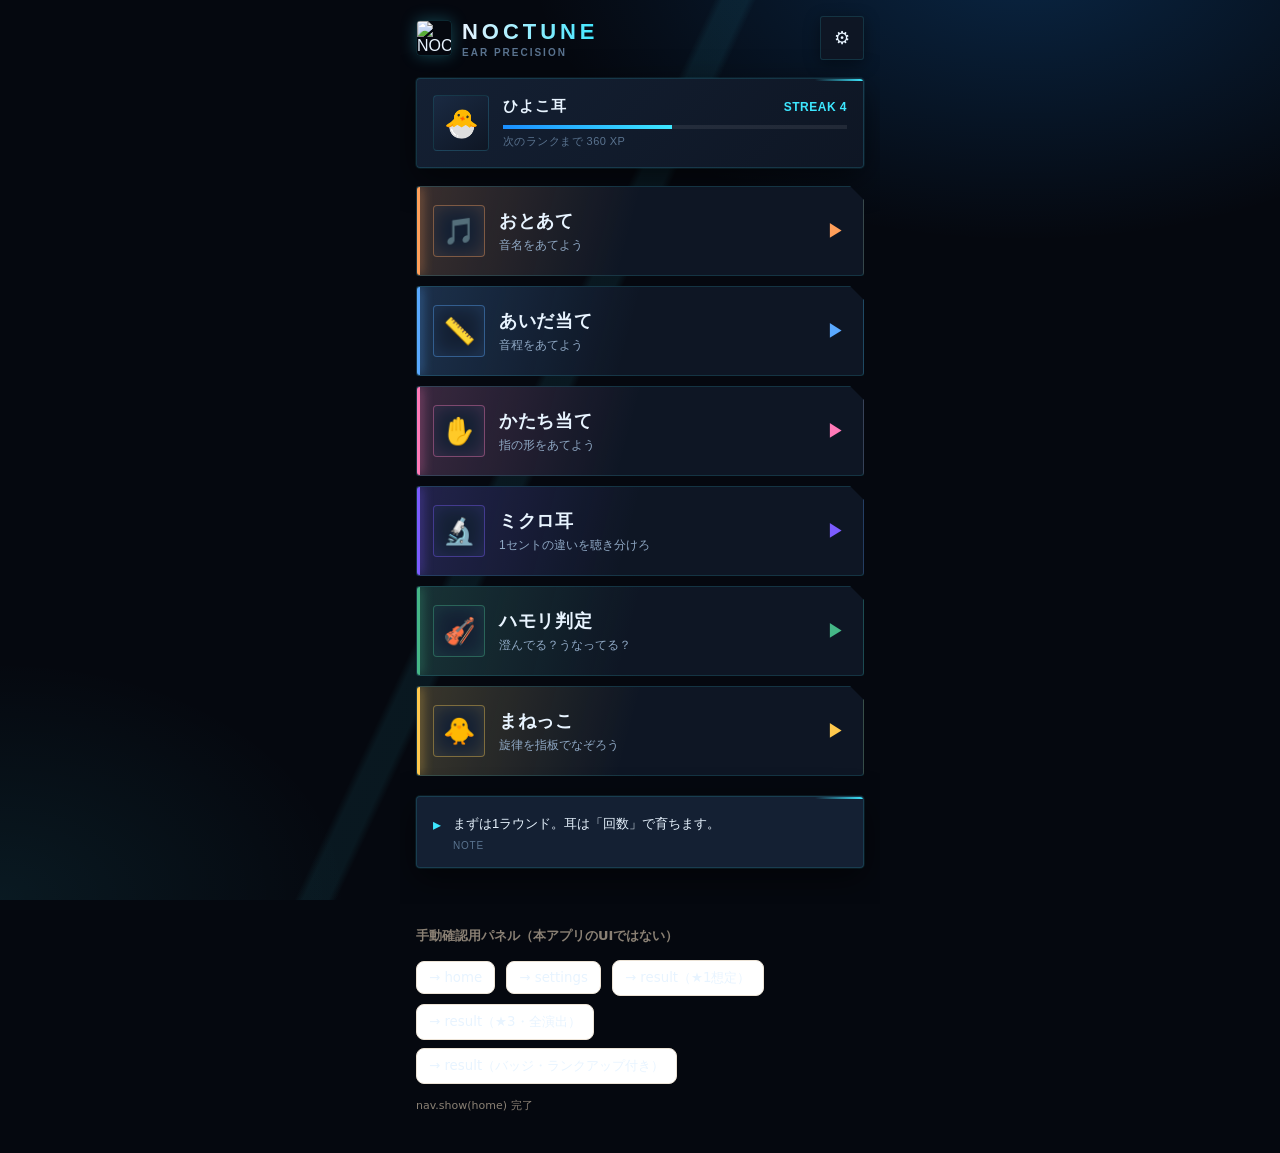
==== test/manual-ui.html @ 703f7c91 "feat: NOCTUNE — adult ear-training fork of みみクエスト Separate app with cyan/blue-black UI, title/icon i" ====
<!doctype html>
<html lang="ja">
<head>
<meta charset="utf-8">
<meta name="viewport" content="width=device-width, initial-scale=1, viewport-fit=cover, user-scalable=no">
<title>UIフレーム 手動確認（I-05）</title>
<link rel="stylesheet" href="../css/style.css">
<style>
  /* デバッグパネルのみ最小限のスタイル（app本体のデザインはstyle.css任せ） */
  #debug-panel { max-width: 480px; margin: 0 auto; padding: 12px 16px 40px; font-family: system-ui, sans-serif; }
  #debug-panel h2 { font-size: 13px; color: #8a8074; }
  #debug-panel button { display: inline-block; margin: 4px 6px 4px 0; padding: 8px 12px; border-radius: 8px; border: 1px solid #ece3d6; background: #fff; }
  #log { font-size: 11px; white-space: pre-wrap; color: #8a8074; margin-top: 10px; }
</style>
</head>
<body>
<div id="app"></div>

<div id="debug-panel">
  <h2>手動確認用パネル（本アプリのUIではない）</h2>
  <button data-go="home">→ home</button>
  <button data-go="settings">→ settings</button>
  <button data-go="result-1">→ result（★1想定）</button>
  <button data-go="result-3">→ result（★3・全演出）</button>
  <button data-go="result-badge">→ result（バッジ・ランクアップ付き）</button>
  <div id="log"></div>
</div>

<script type="module">
import { nav } from '../js/ui/screens.js';

const log = (m) => { document.getElementById('log').textContent += m + '\n'; };

// --- モックstate（js/state.js の loadState() 相当の形） ---
const mockState = {
  version: 1,
  settings: { a4: 442, noteStyle: 'doremi', volume: 0.8 },
  xp: 640,
  modes: {
    'oto-ate': { unlockedLevel: 3, stars: { 1: 3, 2: 2 } },
    'aida-ate': { unlockedLevel: 2, stars: { 1: 1 } },
    'kata-ate': { unlockedLevel: 1, stars: {} },
    'micro-ear': { unlockedLevel: 1, stars: {} },
    'hamori': { unlockedLevel: 1, stars: {} },
    'manekko': { unlockedLevel: 1, stars: {} },
  },
  streak: { last: null, count: 4 },
  badges: [],
  tipCursor: 0,
};

// --- ダミーmodes配列（本物は js/modes/*.js + registry.js、I-05では未依存） ---
const dummyCreateRound = () => ({
  total: 5,
  next: () => null,
  summary: () => ({ accuracy: 1, passed: true }),
});

const modes = [
  { id: 'oto-ate', title: 'おとあて', subtitle: '音名をあてよう', icon: '🎵', color: '#ff9f5a', levels: 10, levelLabel: (lv) => `レベル ${lv}`, needsFingerboard: false, createRound: dummyCreateRound },
  { id: 'aida-ate', title: 'あいだ当て', subtitle: '音程をあてよう', icon: '📏', color: '#5aa9ff', levels: 10, levelLabel: (lv) => `レベル ${lv}`, needsFingerboard: false, createRound: dummyCreateRound },
  { id: 'kata-ate', title: 'かたち当て', subtitle: '指の形をあてよう', icon: '✋', color: '#ff7ab8', levels: 10, levelLabel: (lv) => `レベル ${lv}`, needsFingerboard: true, createRound: dummyCreateRound },
  { id: 'micro-ear', title: 'ミクロ耳', subtitle: '1セントの違いを聴き分けろ', icon: '🔬', color: '#7c5cff', levels: 10, levelLabel: (lv) => `ねらい: ${60 - lv * 4}セント`, needsFingerboard: false, createRound: dummyCreateRound },
  { id: 'hamori', title: 'ハモリ判定', subtitle: '澄んでる？うなってる？', icon: '🎻', color: '#45b787', levels: 10, levelLabel: (lv) => `レベル ${lv}`, needsFingerboard: false, createRound: dummyCreateRound },
  { id: 'manekko', title: 'まねっこ', subtitle: '旋律を指板でなぞろう', icon: '🐥', color: '#ffc94d', levels: 10, levelLabel: (lv) => `レベル ${lv}`, needsFingerboard: true, createRound: dummyCreateRound },
];

// --- ダミーsynth（audio.jsは所有外なので最小限のダミーで代替） ---
const dummySynth = { stopAll: () => log('synth.stopAll() 呼び出し') };

// --- computeRank/tips もダミー注入（engine.js/state.js/data/tips.js は所有外） ---
function computeRank(xp) {
  const ranks = [
    { name: '音感のたまご', icon: '🥚', at: 0 },
    { name: 'ひよこ耳', icon: '🐣', at: 300 },
    { name: 'まる耳', icon: '👂', at: 1000 },
    { name: 'さえずり耳', icon: '🐦', at: 2500 },
  ];
  let idx = 0;
  for (let i = 0; i < ranks.length; i++) if (xp >= ranks[i].at) idx = i;
  const next = ranks[idx + 1];
  return { name: ranks[idx].name, icon: ranks[idx].icon, level: idx + 1, prevAt: ranks[idx].at, nextAt: next ? next.at : null };
}

const tips = [
  'まずは1ラウンド。耳は「回数」で育ちます。',
  '正解した音を、あとで実際にバイオリンで鳴らしてみましょう。',
];

nav.init({
  state: mockState,
  synth: dummySynth,
  modes,
  onRoundFinish: (result) => log('onRoundFinish: ' + JSON.stringify(result)),
  onSettingsChange: (patch) => log('onSettingsChange: ' + JSON.stringify(patch)),
  computeRank,
  tips,
});

nav.show('home');
log('nav.show(home) 完了');

document.getElementById('debug-panel').addEventListener('click', (e) => {
  const go = e.target?.dataset?.go;
  if (!go) return;
  if (go === 'home') nav.show('home');
  else if (go === 'settings') nav.show('settings');
  else if (go === 'result-1') {
    nav.show('result', {
      modeId: 'oto-ate', level: 3, accuracy: 0.62, score: 340,
      starsEarned: 1, xpGained: 120,
      rankAfter: computeRank(mockState.xp + 120),
      newBadges: [], summary: { detail: 'あと一歩！もう一度聴いてみましょう。' },
    });
  } else if (go === 'result-3') {
    nav.show('result', {
      modeId: 'micro-ear', level: 5, accuracy: 1.0, score: 980,
      starsEarned: 3, xpGained: 300,
      rankAfter: computeRank(mockState.xp + 300),
      newBadges: [], summary: { detail: '全問正解！ねらいのセント差に到達しました。' },
    });
  } else if (go === 'result-badge') {
    nav.show('result', {
      modeId: 'hamori', level: 2, accuracy: 0.9, score: 500,
      starsEarned: 2, xpGained: 400,
      rankAfter: computeRank(mockState.xp + 400),
      newBadges: [{ id: 'streak7', name: '一週間の耳', icon: '🔥' }, { id: 'chosen-hamori2', name: '調弦の耳', icon: '🎻' }],
      summary: { detail: 'いい響きでした。' },
    });
  }
  log('nav.show(' + go + ')');
});

window.addEventListener('error', (e) => log('ERROR: ' + e.message));
</script>
</body>
</html>
---- css/style.css ----
/* NOCTUNE — cyan / blue-black adult UI（みみクエストとは別アプリ）
   fx.js 参照クラス: fx-pop / fx-shake / confetti-piece / burst-star は維持 */

:root {
  --bg: #05080f;
  --bg-2: #0a101c;
  --surface: #0e1624;
  --surface-2: #142033;
  --surface-3: #1a2a42;
  --card-border: rgba(61, 231, 255, 0.14);
  --ink: #e8f4ff;
  --ink-soft: #8fa8c4;
  --ink-dim: #5a738f;
  --accent: #3de7ff;
  --accent-2: #7af0ff;
  --accent-deep: #1a8fff;
  --gold: #d7ecff;
  --danger: #ff5a8a;
  --danger-bg: rgba(255, 90, 138, 0.12);
  --success: #5ef0d0;
  --success-bg: rgba(94, 240, 208, 0.12);
  --mode-color: var(--accent);
  --radius-lg: 4px;
  --radius: 3px;
  --radius-sm: 2px;
  --shadow: 0 12px 40px rgba(0, 0, 0, 0.55);
  --shadow-sm: 0 4px 16px rgba(0, 0, 0, 0.4);
  --glow: 0 0 0 1px rgba(61, 231, 255, 0.08), 0 10px 32px rgba(0, 0, 0, 0.55);
  --font: "IBM Plex Sans JP", "Hiragino Sans", "Yu Gothic", sans-serif;
  --font-display: "Syne", "IBM Plex Sans JP", sans-serif;
  --safe-t: env(safe-area-inset-top, 0px);
  --safe-b: env(safe-area-inset-bottom, 0px);
  --safe-l: env(safe-area-inset-left, 0px);
  --safe-r: env(safe-area-inset-right, 0px);
  --slash: linear-gradient(115deg, transparent 42%, rgba(61, 231, 255, 0.07) 42.5%, rgba(61, 231, 255, 0.07) 44%, transparent 44.5%);
}

* { box-sizing: border-box; }
html, body {
  margin: 0; padding: 0; background: var(--bg); color: var(--ink);
  font-family: var(--font); -webkit-tap-highlight-color: transparent;
}
body {
  min-height: 100dvh;
  background:
    var(--slash),
    radial-gradient(900px 520px at 80% -5%, rgba(26, 143, 255, 0.22), transparent 55%),
    radial-gradient(700px 480px at 0% 100%, rgba(61, 231, 255, 0.08), transparent 50%),
    var(--bg);
  background-attachment: fixed;
}
#app { max-width: 480px; margin: 0 auto; min-height: 100dvh; position: relative; overflow-x: hidden; }
button { font-family: inherit; color: inherit; }

.screen {
  padding: calc(16px + var(--safe-t)) calc(16px + var(--safe-r)) calc(28px + var(--safe-b)) calc(16px + var(--safe-l));
  animation: screen-in 0.28s cubic-bezier(0.2, 0.8, 0.2, 1) both;
  user-select: none;
  -webkit-user-select: none;
}
@keyframes screen-in {
  from { opacity: 0; transform: translateY(10px) skewY(0.4deg); }
  to { opacity: 1; transform: none; }
}

.top-row { display: flex; align-items: center; justify-content: space-between; gap: 10px; margin-bottom: 18px; }
.icon-btn {
  width: 44px; height: 44px; min-width: 44px; border-radius: 3px; border: 1px solid var(--card-border);
  background: var(--surface); color: var(--ink); box-shadow: var(--shadow-sm); font-size: 18px;
  display: flex; align-items: center; justify-content: center; cursor: pointer;
}
.icon-btn:active { transform: scale(0.94); }
.screen-title {
  font-family: var(--font-display); font-size: 15px; font-weight: 700;
  letter-spacing: 0.14em; text-transform: uppercase;
}
.brand { display: flex; align-items: center; gap: 10px; }
.brand-icon {
  width: 36px; height: 36px; border-radius: 4px; object-fit: cover;
  border: 1px solid var(--card-border); box-shadow: 0 0 16px rgba(61, 231, 255, 0.25);
}
.brand-icon-fallback { font-size: 22px; }
.brand-name {
  font-family: var(--font-display); font-size: 22px; font-weight: 800;
  letter-spacing: 0.18em; text-transform: uppercase;
  background: linear-gradient(90deg, var(--ink), var(--accent));
  -webkit-background-clip: text; background-clip: text; color: transparent;
}
.brand-tag {
  display: block; font-size: 10px; letter-spacing: 0.2em; color: var(--ink-dim);
  margin-top: 2px; text-transform: uppercase; font-weight: 600;
}

.card {
  background: var(--surface); border: 1px solid var(--card-border);
  border-radius: var(--radius-lg); box-shadow: var(--glow); padding: 16px;
  position: relative; overflow: hidden;
}
.card::after {
  content: ''; position: absolute; top: 0; right: 0; width: 48px; height: 2px;
  background: linear-gradient(90deg, transparent, var(--accent));
}

.rank-card {
  display: flex; align-items: center; gap: 14px; margin-bottom: 18px;
  background: linear-gradient(135deg, var(--surface-2), var(--surface));
}
.rank-icon {
  font-size: 28px; width: 56px; height: 56px; border-radius: 4px;
  background: linear-gradient(145deg, var(--surface-3), var(--surface));
  border: 1px solid var(--card-border);
  display: flex; align-items: center; justify-content: center; flex-shrink: 0;
}
.rank-body { flex: 1; min-width: 0; }
.rank-name-row { display: flex; align-items: baseline; justify-content: space-between; gap: 8px; }
.rank-name { font-family: var(--font-display); font-weight: 700; font-size: 15px; letter-spacing: 0.06em; }
.streak-badge { font-size: 12px; color: var(--accent); white-space: nowrap; font-weight: 700; letter-spacing: 0.04em; }
.xp-bar { margin-top: 9px; height: 4px; border-radius: 0; background: rgba(255, 255, 255, 0.08); overflow: hidden; }
.xp-bar-fill { height: 100%; border-radius: 0; background: linear-gradient(90deg, var(--accent-deep), var(--accent)); transition: width 0.6s ease; }
.xp-caption { margin-top: 5px; font-size: 11px; color: var(--ink-dim); letter-spacing: 0.04em; }

.game-list { display: flex; flex-direction: column; gap: 10px; margin-bottom: 20px; }
.game-card {
  display: flex; align-items: center; gap: 14px; width: 100%; text-align: left;
  position: relative; overflow: hidden;
  border: 1px solid var(--card-border);
  background:
    linear-gradient(105deg, color-mix(in srgb, var(--mode-color) 18%, transparent), transparent 48%),
    var(--surface);
  border-radius: var(--radius-lg); box-shadow: var(--glow);
  padding: 18px 16px; cursor: pointer; min-height: 88px;
  clip-path: polygon(0 0, calc(100% - 14px) 0, 100% 14px, 100% 100%, 0 100%);
}
.game-card::before {
  content: ''; position: absolute; left: 0; top: 0; bottom: 0; width: 3px;
  background: var(--mode-color); box-shadow: 0 0 12px var(--mode-color);
}
.game-card:active { transform: scale(0.985); }
.game-icon {
  font-size: 26px; width: 52px; height: 52px; border-radius: 4px; flex-shrink: 0;
  display: flex; align-items: center; justify-content: center;
  background: var(--surface-2);
  border: 1px solid color-mix(in srgb, var(--mode-color) 45%, transparent);
  box-shadow: inset 0 0 20px color-mix(in srgb, var(--mode-color) 18%, transparent);
}
.game-body { flex: 1; min-width: 0; }
.game-title { font-family: var(--font-display); font-weight: 700; font-size: 18px; letter-spacing: 0.04em; }
.game-subtitle { font-size: 12px; color: var(--ink-soft); margin-top: 4px; overflow: hidden; text-overflow: ellipsis; white-space: nowrap; }
.game-best { flex-shrink: 0; text-align: right; min-width: 48px; }
.game-best-label { font-size: 9px; color: var(--ink-dim); letter-spacing: 0.14em; text-transform: uppercase; }
.game-best-value { font-size: 16px; font-weight: 800; color: var(--accent); margin-top: 2px; font-variant-numeric: tabular-nums; }
.game-best-play { font-size: 18px; color: var(--mode-color); letter-spacing: 0.1em; }

.tip-card { display: flex; align-items: flex-start; gap: 12px; margin-bottom: 8px; background: var(--surface-2); }
.tip-icon { font-size: 16px; color: var(--accent); margin-top: 2px; }
.tip-body { flex: 1; min-width: 0; }
.tip-text { font-size: 13px; line-height: 1.65; color: var(--ink); }
.tip-source { font-size: 10px; color: var(--ink-dim); margin-top: 6px; letter-spacing: 0.08em; text-transform: uppercase; }

.btn {
  min-height: 52px; border-radius: var(--radius); border: none; font-size: 15px; font-weight: 700;
  padding: 0 18px; cursor: pointer; display: inline-flex; align-items: center; justify-content: center;
  gap: 8px; width: 100%; letter-spacing: 0.08em; font-family: var(--font-display);
}
.btn:active { transform: scale(0.97); }
.btn:disabled { opacity: 0.45; cursor: default; transform: none; }
.btn-primary {
  color: #041018;
  background: linear-gradient(135deg, var(--accent-2), var(--accent-deep));
  box-shadow: 0 8px 24px rgba(61, 231, 255, 0.28);
  clip-path: polygon(0 0, calc(100% - 10px) 0, 100% 10px, 100% 100%, 10px 100%, 0 calc(100% - 10px));
}
.btn-ghost { background: var(--surface-2); color: var(--ink); border: 1px solid var(--card-border); }
.btn-danger { background: var(--danger-bg); color: var(--danger); }
.btn-row { display: flex; gap: 10px; }

.setup-banner {
  display: flex; align-items: center; gap: 14px; margin-bottom: 18px;
  border-radius: var(--radius-lg); padding: 18px;
  border: 1px solid var(--card-border);
  background:
    linear-gradient(115deg, color-mix(in srgb, var(--mode-color) 22%, transparent), transparent 55%),
    var(--surface);
  box-shadow: var(--glow);
}
.setup-icon {
  font-size: 30px; width: 60px; height: 60px; border-radius: 4px; flex-shrink: 0;
  display: flex; align-items: center; justify-content: center;
  background: var(--surface-2);
  border: 1px solid color-mix(in srgb, var(--mode-color) 40%, transparent);
}
.setup-sub { font-size: 13px; color: var(--ink-soft); font-weight: 600; letter-spacing: 0.04em; }
.setup-hint { font-size: 11.5px; color: var(--ink-dim); line-height: 1.55; margin: -6px 0 18px; }
.setup-blocks { margin-bottom: 24px; }
.setup-start { position: sticky; bottom: calc(12px + var(--safe-b)); }

.play-header { display: flex; align-items: center; gap: 12px; margin-bottom: 16px; }
.play-header-body { flex: 1; min-width: 0; }
.play-mode-title { font-family: var(--font-display); font-weight: 700; font-size: 15px; letter-spacing: 0.06em; }
.play-config-label { font-size: 11px; color: var(--ink-soft); margin-top: 3px; overflow: hidden; text-overflow: ellipsis; white-space: nowrap; letter-spacing: 0.04em; }

.hud { display: flex; align-items: center; gap: 10px; margin-bottom: 18px; }
.hud-progress-track { flex: 1; height: 3px; border-radius: 0; background: rgba(255, 255, 255, 0.08); overflow: hidden; }
.hud-progress-fill { height: 100%; background: linear-gradient(90deg, var(--mode-color), var(--accent-2)); border-radius: 0; transition: width 0.3s ease; }
.hud-score { font-size: 12px; font-weight: 800; white-space: nowrap; letter-spacing: 0.06em; }
.hud-combo { font-size: 11px; color: var(--accent); font-weight: 800; white-space: nowrap; letter-spacing: 0.08em; }
#round-root { min-height: 42vh; }
.round-placeholder { display: flex; align-items: center; justify-content: center; min-height: 42vh; color: var(--ink-dim); font-size: 12px; text-align: center; padding: 24px; letter-spacing: 0.1em; }

.answer-grid { display: grid; grid-template-columns: repeat(2, 1fr); gap: 10px; }
.answer-grid.cols3 { grid-template-columns: repeat(3, 1fr); gap: 8px; }
.answer-btn {
  min-height: 56px; border-radius: var(--radius); border: 1px solid var(--card-border);
  background: var(--surface-2); color: var(--ink); font-size: 16px; font-weight: 700; cursor: pointer;
  box-shadow: var(--shadow-sm); letter-spacing: 0.04em;
}
.answer-grid.cols3 .answer-btn { min-height: 52px; font-size: 15px; }
.answer-btn:active { transform: scale(0.96); }
.answer-btn:disabled { cursor: default; }
.answer-btn.is-correct { background: var(--success-bg); border-color: var(--success); color: var(--success); }
.answer-btn.is-wrong { background: var(--danger-bg); border-color: var(--danger); color: var(--danger); }
.answer-btn.is-disabled { opacity: 0.5; }

.result-hero {
  text-align: center; padding: 14px 0 22px; position: relative; overflow: hidden;
  background: linear-gradient(160deg, color-mix(in srgb, var(--mode-color) 18%, transparent), transparent 60%), var(--surface);
}
.result-burst-zone { position: relative; height: 72px; display: flex; align-items: center; justify-content: center; }
.best-badge {
  display: inline-block; margin-bottom: 8px; padding: 6px 16px; border-radius: 2px;
  font-size: 12px; font-weight: 800; color: #041018; letter-spacing: 0.12em;
  background: linear-gradient(135deg, var(--accent-2), var(--accent));
  box-shadow: 0 6px 18px rgba(61, 231, 255, 0.35);
  animation: fx-pop 0.5s ease;
}
.record-value { font-family: var(--font-display); font-size: 42px; font-weight: 800; line-height: 1.1; color: var(--ink); }
.record-label { font-size: 11px; color: var(--ink-dim); letter-spacing: 0.16em; margin-top: 2px; text-transform: uppercase; }
.result-title { margin-top: 12px; font-weight: 700; font-size: 16px; letter-spacing: 0.06em; }
.result-stats { display: flex; gap: 10px; margin: 16px 0; }
.stat-box { flex: 1; text-align: center; padding: 14px 8px; background: var(--surface-2); }
.stat-value { font-family: var(--font-display); font-size: 22px; font-weight: 800; }
.stat-label { font-size: 10px; color: var(--ink-soft); margin-top: 3px; letter-spacing: 0.12em; text-transform: uppercase; }
.detail-card { margin: 14px 0; font-size: 13px; color: var(--ink-soft); background: var(--surface-2); }
.badge-row { display: flex; flex-wrap: wrap; gap: 8px; margin: 14px 0; }
.badge-pill { display: flex; align-items: center; gap: 6px; background: var(--surface-3); border-radius: 2px; padding: 8px 14px; font-size: 12px; font-weight: 700; border: 1px solid var(--card-border); }
.result-actions { display: flex; flex-direction: column; gap: 10px; margin-top: 8px; }

.settings-block { margin-bottom: 22px; }
.settings-label { font-size: 11px; font-weight: 700; margin-bottom: 10px; color: var(--ink-soft); letter-spacing: 0.14em; text-transform: uppercase; }
.chip-row { display: flex; gap: 8px; }
.chip-row.wrap { flex-wrap: wrap; }
.chip {
  flex: 1; min-width: 88px; min-height: 48px; padding: 0 14px; border-radius: var(--radius-sm);
  border: 1px solid var(--card-border); background: var(--surface-2); color: var(--ink);
  font-weight: 700; font-size: 13px; cursor: pointer; letter-spacing: 0.02em;
}
.chip:active { transform: scale(0.97); }
.chip.active {
  color: #041018; border-color: transparent;
  background: linear-gradient(135deg, var(--accent-2), var(--accent-deep));
  box-shadow: 0 6px 18px rgba(61, 231, 255, 0.28);
}
.identity-grid { display: grid; grid-template-columns: repeat(3, 1fr); gap: 10px; }
.identity-option {
  border: 1px solid var(--card-border); background: var(--surface-2); border-radius: 4px;
  padding: 10px 8px; cursor: pointer; text-align: center;
}
.identity-option.active { border-color: var(--accent); box-shadow: 0 0 0 1px var(--accent), 0 0 18px rgba(61, 231, 255, 0.25); }
.identity-option img { width: 56px; height: 56px; border-radius: 6px; object-fit: cover; display: block; margin: 0 auto 8px; }
.identity-option .id-label { font-size: 10px; letter-spacing: 0.08em; color: var(--ink-soft); font-weight: 700; }
input[type="range"] { width: 100%; height: 44px; accent-color: var(--accent); }
.about-text { font-size: 12px; line-height: 1.8; color: var(--ink-soft); }

.runner { display: flex; flex-direction: column; }
.runner-stage { display: flex; flex-direction: column; align-items: stretch; gap: 16px; }
.runner-prompt { font-size: 16px; font-weight: 700; text-align: center; min-height: 24px; margin-top: 4px; letter-spacing: 0.04em; }
.runner-play {
  align-self: center; width: 108px; height: 108px; border-radius: 50%; border: 1px solid rgba(61, 231, 255, 0.35);
  color: #041018; font-size: 14px; font-weight: 800; cursor: pointer; letter-spacing: 0.12em;
  font-family: var(--font-display); text-transform: uppercase;
  background: radial-gradient(circle at 35% 30%, var(--accent-2), var(--accent-deep));
  box-shadow: 0 10px 32px rgba(61, 231, 255, 0.35), inset 0 0 24px rgba(255, 255, 255, 0.15);
}
.runner-play:active { transform: scale(0.95); }
.runner-play:disabled { opacity: 0.7; }
.runner-play.is-playing { animation: runner-pulse 1s ease-in-out infinite; }
@keyframes runner-pulse { 0%, 100% { transform: scale(1); } 50% { transform: scale(1.05); } }
.runner-timer { height: 3px; border-radius: 0; background: rgba(255, 255, 255, 0.08); overflow: hidden; position: relative; }
.runner-timer::before {
  content: ''; position: absolute; inset: 0; transform-origin: left center;
  transform: scaleX(var(--t, 1)); background: var(--accent); border-radius: 0;
}
.runner-answer { min-height: 60px; }
.runner-replay {
  align-self: center; border: 1px solid var(--card-border); background: var(--surface-2); color: var(--ink);
  border-radius: 2px; padding: 12px 20px; font-size: 12px; font-weight: 700;
  cursor: pointer; box-shadow: var(--shadow-sm); min-height: 44px; letter-spacing: 0.1em;
}
.runner-replay:disabled { opacity: 0.5; }
.runner-feedback { text-align: center; font-size: 14px; font-weight: 700; min-height: 44px; letter-spacing: 0.06em; }
.runner-feedback.is-correct { color: var(--success); }
.runner-feedback.is-wrong { color: var(--danger); }
.runner-fb { margin-top: 4px; }

.fx-pop { animation: fx-pop 0.35s ease; }
@keyframes fx-pop {
  0% { transform: scale(1); }
  40% { transform: scale(1.12); }
  100% { transform: scale(1); }
}
.fx-shake { animation: fx-shake 0.4s ease; }
@keyframes fx-shake {
  0%, 100% { transform: translateX(0); }
  20% { transform: translateX(-6px); }
  40% { transform: translateX(5px); }
  60% { transform: translateX(-4px); }
  80% { transform: translateX(3px); }
}
.confetti-piece {
  position: absolute; top: -10px; width: 6px; height: 10px; border-radius: 0; pointer-events: none;
  animation-name: confetti-fall; animation-timing-function: ease-in; animation-fill-mode: forwards;
}
@keyframes confetti-fall {
  0% { transform: translateY(0) rotate(0deg); opacity: 1; }
  100% { transform: translateY(180px) rotate(340deg); opacity: 0; }
}
.burst-star {
  position: absolute; font-size: 18px; left: 50%; top: 50%; pointer-events: none; color: var(--accent);
  animation-name: burst-out; animation-timing-function: cubic-bezier(0.2, 0.7, 0.3, 1); animation-fill-mode: forwards;
}
@keyframes burst-out {
  0% { transform: translate(-50%, -50%) scale(0.3); opacity: 0; }
  30% { opacity: 1; }
  100% { transform: translate(calc(-50% + var(--bx, 0px)), calc(-50% + var(--by, 0px))) scale(1); opacity: 0; }
}
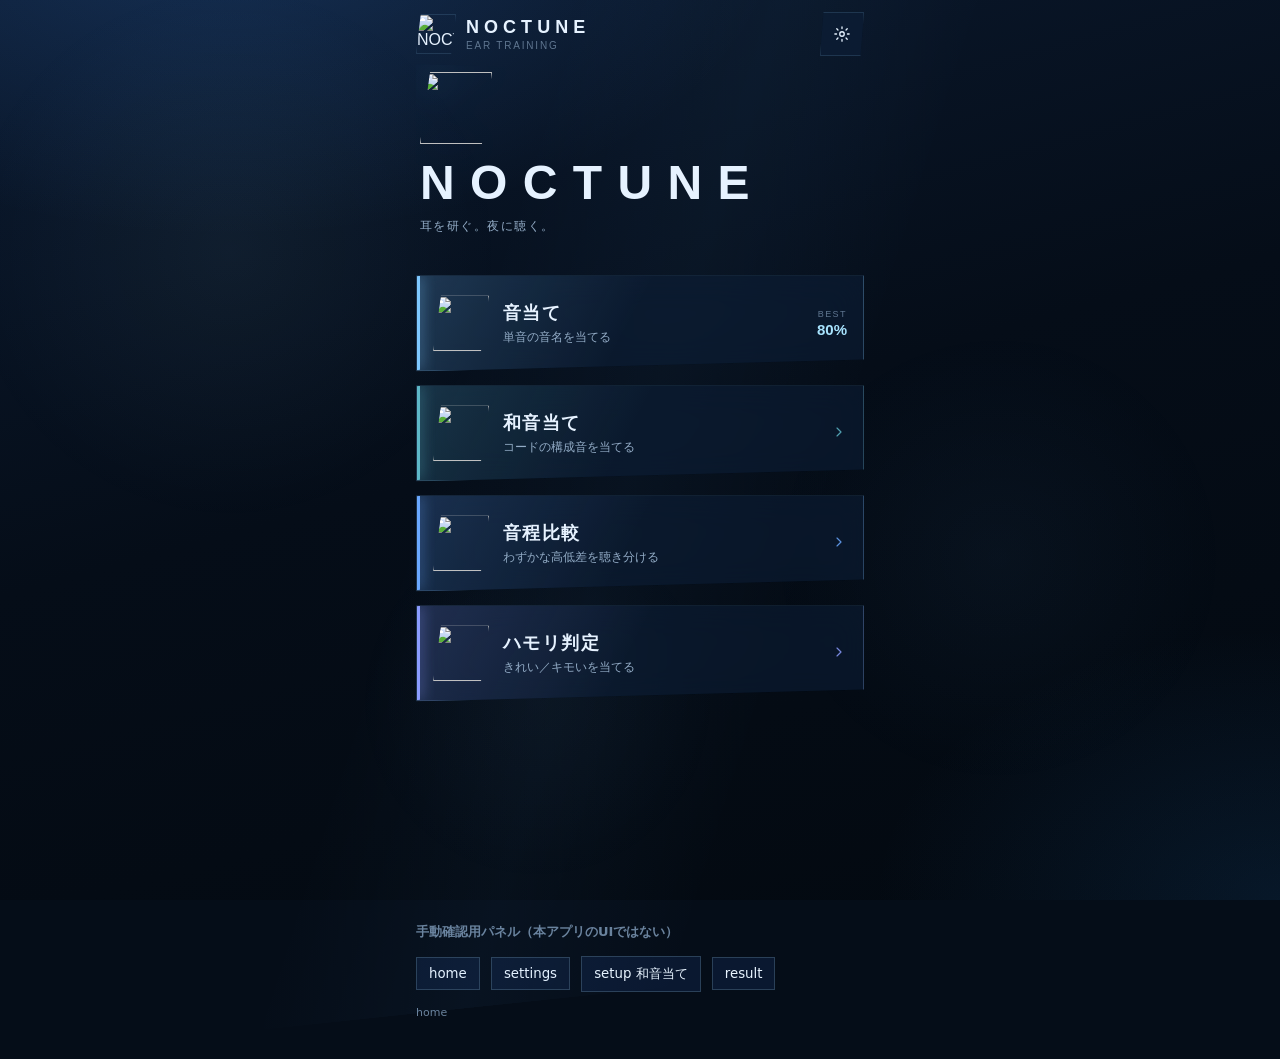
==== commit 4f5c4f3b: "fix: Sol findings — fork favicon, emoji-free manual UI, staircase assert Point favicon/apple-touch a" ====
--- a/test/manual-ui.html
+++ b/test/manual-ui.html
@@ -3,135 +3,83 @@
 <head>
 <meta charset="utf-8">
 <meta name="viewport" content="width=device-width, initial-scale=1, viewport-fit=cover, user-scalable=no">
-<title>UIフレーム 手動確認（I-05）</title>
+<title>NOCTUNE UI manual</title>
 <link rel="stylesheet" href="../css/style.css">
 <style>
-  /* デバッグパネルのみ最小限のスタイル（app本体のデザインはstyle.css任せ） */
   #debug-panel { max-width: 480px; margin: 0 auto; padding: 12px 16px 40px; font-family: system-ui, sans-serif; }
-  #debug-panel h2 { font-size: 13px; color: #8a8074; }
-  #debug-panel button { display: inline-block; margin: 4px 6px 4px 0; padding: 8px 12px; border-radius: 8px; border: 1px solid #ece3d6; background: #fff; }
-  #log { font-size: 11px; white-space: pre-wrap; color: #8a8074; margin-top: 10px; }
+  #debug-panel h2 { font-size: 13px; color: #6a829c; }
+  #debug-panel button { display: inline-block; margin: 4px 6px 4px 0; padding: 8px 12px; border: 1px solid #2a4058; background: #0a1830; color: #e8f4ff; }
+  #log { font-size: 11px; white-space: pre-wrap; color: #6a829c; margin-top: 10px; }
 </style>
 </head>
 <body>
 <div id="app"></div>
-
 <div id="debug-panel">
   <h2>手動確認用パネル（本アプリのUIではない）</h2>
-  <button data-go="home">→ home</button>
-  <button data-go="settings">→ settings</button>
-  <button data-go="result-1">→ result（★1想定）</button>
-  <button data-go="result-3">→ result（★3・全演出）</button>
-  <button data-go="result-badge">→ result（バッジ・ランクアップ付き）</button>
+  <button data-go="home">home</button>
+  <button data-go="settings">settings</button>
+  <button data-go="setup">setup 和音当て</button>
+  <button data-go="result">result</button>
   <div id="log"></div>
 </div>
-
 <script type="module">
 import { nav } from '../js/ui/screens.js';
+import { MODES } from '../js/modes/registry.js';
 
 const log = (m) => { document.getElementById('log').textContent += m + '\n'; };
 
-// --- モックstate（js/state.js の loadState() 相当の形） ---
 const mockState = {
-  version: 1,
+  version: 3,
   settings: { a4: 442, noteStyle: 'doremi', volume: 0.8 },
-  xp: 640,
-  modes: {
-    'oto-ate': { unlockedLevel: 3, stars: { 1: 3, 2: 2 } },
-    'aida-ate': { unlockedLevel: 2, stars: { 1: 1 } },
-    'kata-ate': { unlockedLevel: 1, stars: {} },
-    'micro-ear': { unlockedLevel: 1, stars: {} },
-    'hamori': { unlockedLevel: 1, stars: {} },
-    'manekko': { unlockedLevel: 1, stars: {} },
-  },
-  streak: { last: null, count: 4 },
-  badges: [],
-  tipCursor: 0,
+  records: { 'oto-ate': { 'range=mid': 0.8 } },
+  played: {},
+  lastConfig: {},
 };
-
-// --- ダミーmodes配列（本物は js/modes/*.js + registry.js、I-05では未依存） ---
-const dummyCreateRound = () => ({
-  total: 5,
-  next: () => null,
-  summary: () => ({ accuracy: 1, passed: true }),
-});
-
-const modes = [
-  { id: 'oto-ate', title: 'おとあて', subtitle: '音名をあてよう', icon: '🎵', color: '#ff9f5a', levels: 10, levelLabel: (lv) => `レベル ${lv}`, needsFingerboard: false, createRound: dummyCreateRound },
-  { id: 'aida-ate', title: 'あいだ当て', subtitle: '音程をあてよう', icon: '📏', color: '#5aa9ff', levels: 10, levelLabel: (lv) => `レベル ${lv}`, needsFingerboard: false, createRound: dummyCreateRound },
-  { id: 'kata-ate', title: 'かたち当て', subtitle: '指の形をあてよう', icon: '✋', color: '#ff7ab8', levels: 10, levelLabel: (lv) => `レベル ${lv}`, needsFingerboard: true, createRound: dummyCreateRound },
-  { id: 'micro-ear', title: 'ミクロ耳', subtitle: '1セントの違いを聴き分けろ', icon: '🔬', color: '#7c5cff', levels: 10, levelLabel: (lv) => `ねらい: ${60 - lv * 4}セント`, needsFingerboard: false, createRound: dummyCreateRound },
-  { id: 'hamori', title: 'ハモリ判定', subtitle: '澄んでる？うなってる？', icon: '🎻', color: '#45b787', levels: 10, levelLabel: (lv) => `レベル ${lv}`, needsFingerboard: false, createRound: dummyCreateRound },
-  { id: 'manekko', title: 'まねっこ', subtitle: '旋律を指板でなぞろう', icon: '🐥', color: '#ffc94d', levels: 10, levelLabel: (lv) => `レベル ${lv}`, needsFingerboard: true, createRound: dummyCreateRound },
-];
-
-// --- ダミーsynth（audio.jsは所有外なので最小限のダミーで代替） ---
-const dummySynth = { stopAll: () => log('synth.stopAll() 呼び出し') };
-
-// --- computeRank/tips もダミー注入（engine.js/state.js/data/tips.js は所有外） ---
-function computeRank(xp) {
-  const ranks = [
-    { name: '音感のたまご', icon: '🥚', at: 0 },
-    { name: 'ひよこ耳', icon: '🐣', at: 300 },
-    { name: 'まる耳', icon: '👂', at: 1000 },
-    { name: 'さえずり耳', icon: '🐦', at: 2500 },
-  ];
-  let idx = 0;
-  for (let i = 0; i < ranks.length; i++) if (xp >= ranks[i].at) idx = i;
-  const next = ranks[idx + 1];
-  return { name: ranks[idx].name, icon: ranks[idx].icon, level: idx + 1, prevAt: ranks[idx].at, nextAt: next ? next.at : null };
-}
-
-const tips = [
-  'まずは1ラウンド。耳は「回数」で育ちます。',
-  '正解した音を、あとで実際にバイオリンで鳴らしてみましょう。',
-];
 
 nav.init({
   state: mockState,
-  synth: dummySynth,
-  modes,
-  onRoundFinish: (result) => log('onRoundFinish: ' + JSON.stringify(result)),
-  onSettingsChange: (patch) => log('onSettingsChange: ' + JSON.stringify(patch)),
-  computeRank,
-  tips,
+  synth: { stopAll: () => log('stopAll'), playFx: () => {}, ensureRunning: async () => {} },
+  modes: MODES,
+  onRoundFinish: () => {},
+  onSettingsChange: (patch) => log('settings ' + JSON.stringify(patch)),
 });
 
 nav.show('home');
-log('nav.show(home) 完了');
+log('home');
 
 document.getElementById('debug-panel').addEventListener('click', (e) => {
   const go = e.target?.dataset?.go;
   if (!go) return;
   if (go === 'home') nav.show('home');
   else if (go === 'settings') nav.show('settings');
-  else if (go === 'result-1') {
+  else if (go === 'setup') nav.show('setup', { modeId: 'chord-ate' });
+  else if (go === 'result') {
     nav.show('result', {
-      modeId: 'oto-ate', level: 3, accuracy: 0.62, score: 340,
-      starsEarned: 1, xpGained: 120,
-      rankAfter: computeRank(mockState.xp + 120),
-      newBadges: [], summary: { detail: 'あと一歩！もう一度聴いてみましょう。' },
-    });
-  } else if (go === 'result-3') {
-    nav.show('result', {
-      modeId: 'micro-ear', level: 5, accuracy: 1.0, score: 980,
-      starsEarned: 3, xpGained: 300,
-      rankAfter: computeRank(mockState.xp + 300),
-      newBadges: [], summary: { detail: '全問正解！ねらいのセント差に到達しました。' },
-    });
-  } else if (go === 'result-badge') {
-    nav.show('result', {
-      modeId: 'hamori', level: 2, accuracy: 0.9, score: 500,
-      starsEarned: 2, xpGained: 400,
-      rankAfter: computeRank(mockState.xp + 400),
-      newBadges: [{ id: 'streak7', name: '一週間の耳', icon: '🔥' }, { id: 'chosen-hamori2', name: '調弦の耳', icon: '🎻' }],
-      summary: { detail: 'いい響きでした。' },
+      modeId: 'chord-ate',
+      config: { gen: 'harmonic', size: 3 },
+      accuracy: 0.7,
+      score: 420,
+      summary: { detail: '7/10問正解' },
+      record: { value: 0.7, display: '70%' },
+      newBest: true,
+      log: [
+        {
+          no: 1, correct: true, play: [],
+          expected: { kind: 'pitch-set', labels: ['ド', 'ミ', 'ソ'], pcs: [0, 4, 7] },
+          response: { kind: 'pitch-set', labels: ['ド', 'ミ', 'ソ'], pcs: [0, 4, 7] },
+          detail: { modeId: 'chord-ate', gen: 'harmonic', targetPcs: [0, 4, 7], chord: { roles: [{ pc: 0, role: '根音' }, { pc: 4, role: '第3音' }, { pc: 7, role: '第5音' }] } },
+        },
+        {
+          no: 2, correct: false, play: [],
+          expected: { kind: 'pitch-set', labels: ['レ', 'ファ', 'ラ'], pcs: [2, 5, 9] },
+          response: { kind: 'pitch-set', labels: ['レ', 'ソ', 'ラ'], pcs: [2, 7, 9] },
+          detail: { modeId: 'chord-ate', gen: 'harmonic', targetPcs: [2, 5, 9], chord: { roles: [{ pc: 2, role: '根音' }, { pc: 5, role: '第3音' }, { pc: 9, role: '第5音' }] } },
+        },
+      ],
     });
   }
-  log('nav.show(' + go + ')');
+  log(go);
 });
-
-window.addEventListener('error', (e) => log('ERROR: ' + e.message));
 </script>
 </body>
 </html>
--- a/css/style.css
+++ b/css/style.css
@@ -1,38 +1,38 @@
-/* NOCTUNE — cyan / blue-black adult UI（みみクエストとは別アプリ）
-   fx.js 参照クラス: fx-pop / fx-shake / confetti-piece / burst-star は維持 */
+/* NOCTUNE — 原則翻訳UI
+   青・透明・浮遊・操作性。斜め構図・画面固有レイアウト・発音同期リップル。
+   公式IPトレースなし。絵文字なし。 */
 
 :root {
-  --bg: #05080f;
-  --bg-2: #0a101c;
-  --surface: #0e1624;
-  --surface-2: #142033;
-  --surface-3: #1a2a42;
-  --card-border: rgba(61, 231, 255, 0.14);
-  --ink: #e8f4ff;
-  --ink-soft: #8fa8c4;
-  --ink-dim: #5a738f;
-  --accent: #3de7ff;
-  --accent-2: #7af0ff;
-  --accent-deep: #1a8fff;
-  --gold: #d7ecff;
-  --danger: #ff5a8a;
-  --danger-bg: rgba(255, 90, 138, 0.12);
-  --success: #5ef0d0;
-  --success-bg: rgba(94, 240, 208, 0.12);
+  --bg: #050d18;
+  --bg-2: #0a1628;
+  --surface: rgba(14, 32, 58, 0.55);
+  --surface-2: rgba(18, 40, 72, 0.62);
+  --surface-3: rgba(26, 52, 90, 0.72);
+  --card-border: rgba(150, 210, 255, 0.14);
+  --ink: #e6f2ff;
+  --ink-soft: #93acc6;
+  --ink-dim: #5f7690;
+  --accent: #6ec8ff;
+  --accent-2: #a8e4ff;
+  --accent-deep: #2f8fd4;
+  --danger: #c98a8a;
+  --danger-bg: rgba(201, 138, 138, 0.14);
+  --success: #6fd0b0;
+  --success-bg: rgba(111, 208, 176, 0.14);
   --mode-color: var(--accent);
+  --shear: 4deg;
   --radius-lg: 4px;
   --radius: 3px;
   --radius-sm: 2px;
-  --shadow: 0 12px 40px rgba(0, 0, 0, 0.55);
-  --shadow-sm: 0 4px 16px rgba(0, 0, 0, 0.4);
-  --glow: 0 0 0 1px rgba(61, 231, 255, 0.08), 0 10px 32px rgba(0, 0, 0, 0.55);
-  --font: "IBM Plex Sans JP", "Hiragino Sans", "Yu Gothic", sans-serif;
-  --font-display: "Syne", "IBM Plex Sans JP", sans-serif;
+  --shadow: 0 18px 44px rgba(0, 6, 20, 0.5);
+  --shadow-sm: 0 8px 18px rgba(0, 6, 20, 0.38);
+  --glow: 0 0 0 1px rgba(150, 210, 255, 0.07), 0 14px 32px rgba(0, 8, 24, 0.42);
+  --font: "Hiragino Sans", "Yu Gothic UI", "Yu Gothic", sans-serif;
+  --font-display: "Avenir Next", "Hiragino Sans", "Yu Gothic UI", sans-serif;
   --safe-t: env(safe-area-inset-top, 0px);
   --safe-b: env(safe-area-inset-bottom, 0px);
   --safe-l: env(safe-area-inset-left, 0px);
   --safe-r: env(safe-area-inset-right, 0px);
-  --slash: linear-gradient(115deg, transparent 42%, rgba(61, 231, 255, 0.07) 42.5%, rgba(61, 231, 255, 0.07) 44%, transparent 44.5%);
 }
 
 * { box-sizing: border-box; }
@@ -43,293 +43,475 @@
 body {
   min-height: 100dvh;
   background:
-    var(--slash),
-    radial-gradient(900px 520px at 80% -5%, rgba(26, 143, 255, 0.22), transparent 55%),
-    radial-gradient(700px 480px at 0% 100%, rgba(61, 231, 255, 0.08), transparent 50%),
-    var(--bg);
+    radial-gradient(1000px 560px at 18% -8%, rgba(70, 150, 255, 0.18), transparent 55%),
+    radial-gradient(780px 520px at 100% 100%, rgba(30, 100, 170, 0.16), transparent 52%),
+    linear-gradient(165deg, #0b1a30 0%, #050d18 48%, #030910 100%);
   background-attachment: fixed;
-}
-#app { max-width: 480px; margin: 0 auto; min-height: 100dvh; position: relative; overflow-x: hidden; }
+  overflow-x: hidden;
+}
+
+/* 層2: 浮遊粒子（装飾控えめ） */
+body::before {
+  content: '';
+  position: fixed; inset: 0; pointer-events: none; z-index: 0;
+  background:
+    radial-gradient(circle at 18% 28%, rgba(180, 230, 255, 0.05), transparent 22%),
+    radial-gradient(circle at 78% 62%, rgba(120, 190, 255, 0.04), transparent 20%),
+    radial-gradient(circle at 42% 78%, rgba(160, 210, 255, 0.03), transparent 18%);
+  animation: float-layer 22s ease-in-out infinite alternate;
+}
+/* 層3: 斜めヘイズ */
+body::after {
+  content: '';
+  position: fixed; inset: -10% -20%; pointer-events: none; z-index: 0;
+  background: linear-gradient(108deg, transparent 40%, rgba(90, 170, 255, 0.035) 50%, transparent 60%);
+  transform: skewY(-6deg);
+  animation: haze-drift 28s linear infinite alternate;
+}
+@keyframes float-layer {
+  from { transform: translate3d(0, 0, 0); opacity: 0.75; }
+  to { transform: translate3d(0, -14px, 0); opacity: 1; }
+}
+@keyframes haze-drift {
+  from { transform: skewY(-6deg) translateX(-2%); }
+  to { transform: skewY(-6deg) translateX(2%); }
+}
+
+#app {
+  max-width: 480px; margin: 0 auto; min-height: 100dvh;
+  position: relative; overflow-x: hidden; z-index: 1;
+}
+#app.wipe-in .screen {
+  animation: wipe-in 0.32s cubic-bezier(0.22, 1, 0.36, 1) both;
+}
+@keyframes wipe-in {
+  from {
+    opacity: 0;
+    clip-path: polygon(0 8%, 100% 0, 100% 100%, 0 100%);
+    transform: translateY(10px);
+  }
+  to {
+    opacity: 1;
+    clip-path: polygon(0 0, 100% 0, 100% 100%, 0 100%);
+    transform: none;
+  }
+}
+
 button { font-family: inherit; color: inherit; }
+.ui-icon { display: inline-flex; align-items: center; justify-content: center; line-height: 0; }
+.ui-icon svg { display: block; }
 
 .screen {
   padding: calc(16px + var(--safe-t)) calc(16px + var(--safe-r)) calc(28px + var(--safe-b)) calc(16px + var(--safe-l));
-  animation: screen-in 0.28s cubic-bezier(0.2, 0.8, 0.2, 1) both;
-  user-select: none;
-  -webkit-user-select: none;
-}
-@keyframes screen-in {
-  from { opacity: 0; transform: translateY(10px) skewY(0.4deg); }
-  to { opacity: 1; transform: none; }
-}
-
-.top-row { display: flex; align-items: center; justify-content: space-between; gap: 10px; margin-bottom: 18px; }
+  user-select: none; -webkit-user-select: none;
+  position: relative;
+}
+
+.shear {
+  clip-path: polygon(0 0, 100% 0, 100% calc(100% - 10px), 0 100%);
+}
+
+.top-row { display: flex; align-items: center; justify-content: space-between; gap: 10px; margin-bottom: 14px; }
 .icon-btn {
-  width: 44px; height: 44px; min-width: 44px; border-radius: 3px; border: 1px solid var(--card-border);
-  background: var(--surface); color: var(--ink); box-shadow: var(--shadow-sm); font-size: 18px;
+  width: 44px; height: 44px; min-width: 44px;
+  clip-path: polygon(8% 0, 100% 0, 92% 100%, 0 100%);
+  border: 1px solid var(--card-border);
+  background: var(--surface); color: var(--ink); box-shadow: var(--shadow-sm);
   display: flex; align-items: center; justify-content: center; cursor: pointer;
-}
-.icon-btn:active { transform: scale(0.94); }
+  backdrop-filter: blur(14px); -webkit-backdrop-filter: blur(14px);
+  transition: transform 0.12s ease, background 0.15s ease;
+}
+.icon-btn:active { transform: translateX(-2px) scale(0.96); }
 .screen-title {
-  font-family: var(--font-display); font-size: 15px; font-weight: 700;
-  letter-spacing: 0.14em; text-transform: uppercase;
+  font-size: 13px; font-weight: 700; letter-spacing: 0.22em; text-transform: uppercase;
+  color: var(--ink-soft);
 }
 .brand { display: flex; align-items: center; gap: 10px; }
 .brand-icon {
-  width: 36px; height: 36px; border-radius: 4px; object-fit: cover;
-  border: 1px solid var(--card-border); box-shadow: 0 0 16px rgba(61, 231, 255, 0.25);
-}
-.brand-icon-fallback { font-size: 22px; }
+  width: 40px; height: 40px;
+  clip-path: polygon(12% 0, 100% 0, 88% 100%, 0 100%);
+  object-fit: cover;
+  border: 1px solid var(--card-border);
+  box-shadow: 0 0 20px rgba(110, 200, 255, 0.22);
+}
 .brand-name {
-  font-family: var(--font-display); font-size: 22px; font-weight: 800;
-  letter-spacing: 0.18em; text-transform: uppercase;
-  background: linear-gradient(90deg, var(--ink), var(--accent));
-  -webkit-background-clip: text; background-clip: text; color: transparent;
-}
-.brand-tag {
-  display: block; font-size: 10px; letter-spacing: 0.2em; color: var(--ink-dim);
-  margin-top: 2px; text-transform: uppercase; font-weight: 600;
-}
-
-.card {
+  font-family: var(--font-display); font-size: 18px; font-weight: 800;
+  letter-spacing: 0.28em; color: var(--ink);
+}
+.brand-tag { display: block; font-size: 10px; color: var(--ink-dim); margin-top: 2px; letter-spacing: 0.18em; }
+
+.glass {
   background: var(--surface); border: 1px solid var(--card-border);
-  border-radius: var(--radius-lg); box-shadow: var(--glow); padding: 16px;
-  position: relative; overflow: hidden;
-}
-.card::after {
-  content: ''; position: absolute; top: 0; right: 0; width: 48px; height: 2px;
-  background: linear-gradient(90deg, transparent, var(--accent));
-}
-
-.rank-card {
-  display: flex; align-items: center; gap: 14px; margin-bottom: 18px;
-  background: linear-gradient(135deg, var(--surface-2), var(--surface));
-}
-.rank-icon {
-  font-size: 28px; width: 56px; height: 56px; border-radius: 4px;
-  background: linear-gradient(145deg, var(--surface-3), var(--surface));
-  border: 1px solid var(--card-border);
-  display: flex; align-items: center; justify-content: center; flex-shrink: 0;
-}
-.rank-body { flex: 1; min-width: 0; }
-.rank-name-row { display: flex; align-items: baseline; justify-content: space-between; gap: 8px; }
-.rank-name { font-family: var(--font-display); font-weight: 700; font-size: 15px; letter-spacing: 0.06em; }
-.streak-badge { font-size: 12px; color: var(--accent); white-space: nowrap; font-weight: 700; letter-spacing: 0.04em; }
-.xp-bar { margin-top: 9px; height: 4px; border-radius: 0; background: rgba(255, 255, 255, 0.08); overflow: hidden; }
-.xp-bar-fill { height: 100%; border-radius: 0; background: linear-gradient(90deg, var(--accent-deep), var(--accent)); transition: width 0.6s ease; }
-.xp-caption { margin-top: 5px; font-size: 11px; color: var(--ink-dim); letter-spacing: 0.04em; }
-
-.game-list { display: flex; flex-direction: column; gap: 10px; margin-bottom: 20px; }
+  box-shadow: var(--glow); padding: 16px;
+  backdrop-filter: blur(18px); -webkit-backdrop-filter: blur(18px);
+}
+
+/* ===== HOME: ポスター群 ===== */
+.screen.home { padding-top: calc(12px + var(--safe-t)); }
+.home-top { margin-bottom: 8px; }
+.home-hero {
+  position: relative; margin: 4px 0 22px; padding: 8px 4px 18px;
+  clip-path: polygon(0 0, 100% 6%, 100% 100%, 0 94%);
+}
+.home-hero-mark {
+  width: 72px; height: 72px; margin-bottom: 14px;
+  filter: drop-shadow(0 0 18px rgba(110, 200, 255, 0.35));
+}
+.home-hero-mark img {
+  width: 72px; height: 72px; object-fit: cover;
+  clip-path: polygon(14% 0, 100% 0, 86% 100%, 0 100%);
+}
+.home-title {
+  margin: 0; font-family: var(--font-display);
+  font-size: clamp(36px, 11vw, 48px); font-weight: 800;
+  letter-spacing: 0.32em; line-height: 1.05;
+}
+.home-tagline {
+  margin: 10px 0 0; font-size: 12px; color: var(--ink-soft); letter-spacing: 0.12em;
+}
+
+.game-list { display: flex; flex-direction: column; gap: 14px; margin-bottom: 8px; }
 .game-card {
   display: flex; align-items: center; gap: 14px; width: 100%; text-align: left;
   position: relative; overflow: hidden;
   border: 1px solid var(--card-border);
   background:
-    linear-gradient(105deg, color-mix(in srgb, var(--mode-color) 18%, transparent), transparent 48%),
+    linear-gradient(118deg, color-mix(in srgb, var(--mode-color) 18%, transparent), transparent 48%),
     var(--surface);
-  border-radius: var(--radius-lg); box-shadow: var(--glow);
-  padding: 18px 16px; cursor: pointer; min-height: 88px;
-  clip-path: polygon(0 0, calc(100% - 14px) 0, 100% 14px, 100% 100%, 0 100%);
+  clip-path: polygon(0 0, 100% 0, 100% calc(100% - 12px), 0 100%);
+  box-shadow: var(--glow);
+  padding: 18px 16px; cursor: pointer; min-height: 96px;
+  backdrop-filter: blur(16px); -webkit-backdrop-filter: blur(16px);
+  transition: transform 0.14s cubic-bezier(0.22, 1, 0.36, 1);
 }
 .game-card::before {
   content: ''; position: absolute; left: 0; top: 0; bottom: 0; width: 3px;
-  background: var(--mode-color); box-shadow: 0 0 12px var(--mode-color);
-}
-.game-card:active { transform: scale(0.985); }
+  background: var(--mode-color); box-shadow: 0 0 14px var(--mode-color);
+  transform: skewY(-8deg);
+}
+.game-card:active { transform: translateX(3px) scale(0.985); }
+.game-bleed {
+  position: absolute; right: -8%; top: -20%; bottom: -20%; width: 46%;
+  background-size: cover; background-position: center;
+  opacity: 0.22; filter: saturate(0.85) brightness(0.9);
+  mask-image: linear-gradient(90deg, transparent, #000 35%);
+  -webkit-mask-image: linear-gradient(90deg, transparent, #000 35%);
+  pointer-events: none;
+}
 .game-icon {
-  font-size: 26px; width: 52px; height: 52px; border-radius: 4px; flex-shrink: 0;
+  width: 56px; height: 56px; flex-shrink: 0; position: relative; z-index: 1;
   display: flex; align-items: center; justify-content: center;
-  background: var(--surface-2);
-  border: 1px solid color-mix(in srgb, var(--mode-color) 45%, transparent);
-  box-shadow: inset 0 0 20px color-mix(in srgb, var(--mode-color) 18%, transparent);
-}
-.game-body { flex: 1; min-width: 0; }
-.game-title { font-family: var(--font-display); font-weight: 700; font-size: 18px; letter-spacing: 0.04em; }
+  background: rgba(255, 255, 255, 0.04);
+  border: 1px solid color-mix(in srgb, var(--mode-color) 35%, transparent);
+  clip-path: polygon(14% 0, 100% 0, 86% 100%, 0 100%);
+  color: var(--mode-color);
+}
+.game-icon.is-image { background: transparent; border: none; padding: 0; }
+.game-icon.is-image img {
+  width: 56px; height: 56px; object-fit: cover;
+  clip-path: polygon(14% 0, 100% 0, 86% 100%, 0 100%);
+  box-shadow: 0 0 16px color-mix(in srgb, var(--mode-color) 35%, transparent);
+}
+.game-body { flex: 1; min-width: 0; position: relative; z-index: 1; }
+.game-title { font-weight: 800; font-size: 18px; letter-spacing: 0.08em; }
 .game-subtitle { font-size: 12px; color: var(--ink-soft); margin-top: 4px; overflow: hidden; text-overflow: ellipsis; white-space: nowrap; }
-.game-best { flex-shrink: 0; text-align: right; min-width: 48px; }
-.game-best-label { font-size: 9px; color: var(--ink-dim); letter-spacing: 0.14em; text-transform: uppercase; }
-.game-best-value { font-size: 16px; font-weight: 800; color: var(--accent); margin-top: 2px; font-variant-numeric: tabular-nums; }
-.game-best-play { font-size: 18px; color: var(--mode-color); letter-spacing: 0.1em; }
-
-.tip-card { display: flex; align-items: flex-start; gap: 12px; margin-bottom: 8px; background: var(--surface-2); }
-.tip-icon { font-size: 16px; color: var(--accent); margin-top: 2px; }
-.tip-body { flex: 1; min-width: 0; }
-.tip-text { font-size: 13px; line-height: 1.65; color: var(--ink); }
-.tip-source { font-size: 10px; color: var(--ink-dim); margin-top: 6px; letter-spacing: 0.08em; text-transform: uppercase; }
+.game-best { flex-shrink: 0; text-align: right; min-width: 48px; position: relative; z-index: 1; }
+.game-best-label { font-size: 9px; color: var(--ink-dim); letter-spacing: 0.16em; }
+.game-best-value { font-size: 15px; font-weight: 800; color: var(--accent-2); margin-top: 2px; }
+.game-best-play { color: var(--mode-color); opacity: 0.85; }
 
 .btn {
-  min-height: 52px; border-radius: var(--radius); border: none; font-size: 15px; font-weight: 700;
+  min-height: 52px; border: none; font-size: 14px; font-weight: 700;
   padding: 0 18px; cursor: pointer; display: inline-flex; align-items: center; justify-content: center;
-  gap: 8px; width: 100%; letter-spacing: 0.08em; font-family: var(--font-display);
-}
-.btn:active { transform: scale(0.97); }
-.btn:disabled { opacity: 0.45; cursor: default; transform: none; }
+  gap: 8px; width: 100%; letter-spacing: 0.14em;
+  clip-path: polygon(0 0, 100% 0, 100% calc(100% - 8px), 0 100%);
+  transition: transform 0.12s ease;
+}
+.btn:active { transform: translateY(1px) scale(0.98); }
+.btn:disabled { opacity: 0.4; cursor: default; transform: none; }
 .btn-primary {
   color: #041018;
   background: linear-gradient(135deg, var(--accent-2), var(--accent-deep));
-  box-shadow: 0 8px 24px rgba(61, 231, 255, 0.28);
-  clip-path: polygon(0 0, calc(100% - 10px) 0, 100% 10px, 100% 100%, 10px 100%, 0 calc(100% - 10px));
-}
-.btn-ghost { background: var(--surface-2); color: var(--ink); border: 1px solid var(--card-border); }
-.btn-danger { background: var(--danger-bg); color: var(--danger); }
+  box-shadow: 0 10px 26px rgba(80, 170, 255, 0.3);
+}
+.btn-ghost {
+  background: var(--surface-2); color: var(--ink); border: 1px solid var(--card-border);
+}
 .btn-row { display: flex; gap: 10px; }
 
+/* ===== SETUP: 調律盤 ===== */
 .setup-banner {
+  position: relative; overflow: hidden;
   display: flex; align-items: center; gap: 14px; margin-bottom: 18px;
-  border-radius: var(--radius-lg); padding: 18px;
+  padding: 20px 16px;
   border: 1px solid var(--card-border);
   background:
-    linear-gradient(115deg, color-mix(in srgb, var(--mode-color) 22%, transparent), transparent 55%),
+    linear-gradient(120deg, color-mix(in srgb, var(--mode-color) 20%, transparent), transparent 55%),
     var(--surface);
+  clip-path: polygon(0 0, 100% 0, 100% calc(100% - 14px), 0 100%);
   box-shadow: var(--glow);
+  backdrop-filter: blur(16px); -webkit-backdrop-filter: blur(16px);
+}
+.setup-bleed {
+  position: absolute; inset: -20% -10% -20% 40%;
+  background-size: cover; background-position: center;
+  opacity: 0.28; pointer-events: none;
+  mask-image: linear-gradient(90deg, transparent, #000 40%);
+  -webkit-mask-image: linear-gradient(90deg, transparent, #000 40%);
 }
 .setup-icon {
-  font-size: 30px; width: 60px; height: 60px; border-radius: 4px; flex-shrink: 0;
+  width: 64px; height: 64px; flex-shrink: 0; position: relative; z-index: 1;
   display: flex; align-items: center; justify-content: center;
-  background: var(--surface-2);
-  border: 1px solid color-mix(in srgb, var(--mode-color) 40%, transparent);
-}
-.setup-sub { font-size: 13px; color: var(--ink-soft); font-weight: 600; letter-spacing: 0.04em; }
-.setup-hint { font-size: 11.5px; color: var(--ink-dim); line-height: 1.55; margin: -6px 0 18px; }
+  background: rgba(255, 255, 255, 0.05);
+  border: 1px solid color-mix(in srgb, var(--mode-color) 35%, transparent);
+  clip-path: polygon(14% 0, 100% 0, 86% 100%, 0 100%);
+  color: var(--mode-color);
+}
+.setup-icon.is-image { background: transparent; border: none; }
+.setup-icon.is-image img {
+  width: 64px; height: 64px; object-fit: cover;
+  clip-path: polygon(14% 0, 100% 0, 86% 100%, 0 100%);
+}
+.setup-copy { position: relative; z-index: 1; }
+.setup-title { font-size: 18px; font-weight: 800; letter-spacing: 0.1em; }
+.setup-sub { font-size: 12px; color: var(--ink-soft); font-weight: 600; margin-top: 4px; }
+.setup-hint { font-size: 12px; color: var(--ink-dim); line-height: 1.55; margin: -6px 0 18px; }
 .setup-blocks { margin-bottom: 24px; }
 .setup-start { position: sticky; bottom: calc(12px + var(--safe-b)); }
 
-.play-header { display: flex; align-items: center; gap: 12px; margin-bottom: 16px; }
+.panel-row { display: grid; grid-template-columns: 1fr 1fr; gap: 10px; }
+.panel-row:not(.dual) { grid-template-columns: repeat(2, 1fr); }
+.panel-row:not(.dual) { display: grid; grid-template-columns: repeat(auto-fit, minmax(120px, 1fr)); }
+.opt-panel {
+  text-align: left; padding: 16px 14px; cursor: pointer;
+  border: 1px solid var(--card-border); background: var(--surface-2); color: var(--ink);
+  clip-path: polygon(0 0, 100% 0, 100% calc(100% - 10px), 0 100%);
+  min-height: 78px;
+  transition: transform 0.12s ease, background 0.15s ease, border-color 0.15s ease;
+}
+.opt-panel:active { transform: translateX(2px) scale(0.98); }
+.opt-panel.active {
+  border-color: color-mix(in srgb, var(--accent) 55%, transparent);
+  background:
+    linear-gradient(135deg, color-mix(in srgb, var(--accent) 22%, transparent), transparent 70%),
+    var(--surface-3);
+  box-shadow: inset 0 0 0 1px color-mix(in srgb, var(--accent) 25%, transparent);
+}
+.opt-panel.is-disabled { opacity: 0.35; cursor: default; }
+.opt-panel-label { font-size: 15px; font-weight: 800; letter-spacing: 0.08em; }
+.opt-panel-sub { font-size: 11px; color: var(--ink-soft); margin-top: 6px; line-height: 1.4; }
+
+/* ===== PLAY: 聴く一点集中 ===== */
+.screen.play { padding-bottom: calc(20px + var(--safe-b)); }
+.play-surface {
+  position: absolute; left: 0; right: 0; top: 18%; height: 42%;
+  pointer-events: none; z-index: 0;
+  background:
+    radial-gradient(ellipse at 50% 40%, rgba(110, 200, 255, 0.1), transparent 62%);
+  clip-path: polygon(0 18%, 100% 0, 100% 82%, 0 100%);
+  opacity: 0.9;
+}
+.play-header { display: flex; align-items: center; gap: 12px; margin-bottom: 16px; position: relative; z-index: 1; }
 .play-header-body { flex: 1; min-width: 0; }
-.play-mode-title { font-family: var(--font-display); font-weight: 700; font-size: 15px; letter-spacing: 0.06em; }
-.play-config-label { font-size: 11px; color: var(--ink-soft); margin-top: 3px; overflow: hidden; text-overflow: ellipsis; white-space: nowrap; letter-spacing: 0.04em; }
-
-.hud { display: flex; align-items: center; gap: 10px; margin-bottom: 18px; }
-.hud-progress-track { flex: 1; height: 3px; border-radius: 0; background: rgba(255, 255, 255, 0.08); overflow: hidden; }
-.hud-progress-fill { height: 100%; background: linear-gradient(90deg, var(--mode-color), var(--accent-2)); border-radius: 0; transition: width 0.3s ease; }
-.hud-score { font-size: 12px; font-weight: 800; white-space: nowrap; letter-spacing: 0.06em; }
-.hud-combo { font-size: 11px; color: var(--accent); font-weight: 800; white-space: nowrap; letter-spacing: 0.08em; }
-#round-root { min-height: 42vh; }
-.round-placeholder { display: flex; align-items: center; justify-content: center; min-height: 42vh; color: var(--ink-dim); font-size: 12px; text-align: center; padding: 24px; letter-spacing: 0.1em; }
+.play-mode-title { font-weight: 800; font-size: 15px; letter-spacing: 0.1em; }
+.play-config-label { font-size: 11px; color: var(--ink-soft); margin-top: 3px; overflow: hidden; text-overflow: ellipsis; white-space: nowrap; letter-spacing: 0.06em; }
+
+.hud { display: flex; align-items: center; gap: 10px; margin-bottom: 20px; position: relative; z-index: 1; }
+.hud-progress-track {
+  flex: 1; height: 4px; background: rgba(255, 255, 255, 0.07); overflow: hidden; position: relative;
+  clip-path: polygon(0 0, 100% 0, 100% 100%, 0 100%);
+}
+.hud-progress-fill {
+  height: 100%; background: linear-gradient(90deg, var(--mode-color), var(--accent-2));
+  transition: width 0.3s ease;
+}
+.hud-notches {
+  position: absolute; inset: 0; display: flex; pointer-events: none;
+}
+.hud-notch {
+  flex: 1; border-right: 1px solid rgba(5, 13, 24, 0.55);
+}
+.hud-notch:last-child { border-right: none; }
+.hud-score { font-size: 12px; font-weight: 700; white-space: nowrap; letter-spacing: 0.06em; }
+.hud-combo { font-size: 11px; color: var(--accent-2); font-weight: 700; white-space: nowrap; }
+#round-root { min-height: 42vh; position: relative; z-index: 1; }
+.round-placeholder { display: flex; align-items: center; justify-content: center; min-height: 42vh; color: var(--ink-dim); font-size: 12px; letter-spacing: 0.16em; }
 
 .answer-grid { display: grid; grid-template-columns: repeat(2, 1fr); gap: 10px; }
 .answer-grid.cols3 { grid-template-columns: repeat(3, 1fr); gap: 8px; }
 .answer-btn {
-  min-height: 56px; border-radius: var(--radius); border: 1px solid var(--card-border);
+  min-height: 54px;
+  clip-path: polygon(0 0, 100% 0, 100% calc(100% - 8px), 0 100%);
+  border: 1px solid var(--card-border);
   background: var(--surface-2); color: var(--ink); font-size: 16px; font-weight: 700; cursor: pointer;
-  box-shadow: var(--shadow-sm); letter-spacing: 0.04em;
-}
-.answer-grid.cols3 .answer-btn { min-height: 52px; font-size: 15px; }
-.answer-btn:active { transform: scale(0.96); }
-.answer-btn:disabled { cursor: default; }
+  box-shadow: var(--shadow-sm);
+  transition: transform 0.1s ease, background 0.15s ease, border-color 0.15s ease;
+}
+.answer-grid.cols3 .answer-btn { min-height: 48px; font-size: 15px; }
+.answer-btn:active { transform: translateX(2px) scale(0.97); }
+.answer-btn:disabled { cursor: default; opacity: 0.45; }
+.answer-btn.is-selected {
+  border-color: var(--accent);
+  background: rgba(110, 200, 255, 0.18);
+  box-shadow: inset 3px 0 0 var(--accent);
+}
 .answer-btn.is-correct { background: var(--success-bg); border-color: var(--success); color: var(--success); }
 .answer-btn.is-wrong { background: var(--danger-bg); border-color: var(--danger); color: var(--danger); }
-.answer-btn.is-disabled { opacity: 0.5; }
-
-.result-hero {
-  text-align: center; padding: 14px 0 22px; position: relative; overflow: hidden;
-  background: linear-gradient(160deg, color-mix(in srgb, var(--mode-color) 18%, transparent), transparent 60%), var(--surface);
-}
-.result-burst-zone { position: relative; height: 72px; display: flex; align-items: center; justify-content: center; }
+.answer-btn.is-disabled { opacity: 0.4; }
+
+.pitch-set { display: flex; flex-direction: column; gap: 12px; }
+.pitch-set-hint { text-align: center; font-size: 12px; color: var(--ink-soft); letter-spacing: 0.08em; }
+.pitch-set-submit { margin-top: 4px; }
+
+/* ===== RESULT ===== */
+.result-split { display: flex; flex-direction: column; gap: 12px; margin-bottom: 4px; }
+.result-hero { text-align: center; padding: 22px 16px 24px; position: relative; overflow: hidden; }
+.result-mode { font-size: 12px; letter-spacing: 0.22em; color: var(--ink-soft); font-weight: 700; }
+.result-config { font-size: 11px; color: var(--ink-dim); margin-top: 4px; margin-bottom: 12px; letter-spacing: 0.06em; }
 .best-badge {
-  display: inline-block; margin-bottom: 8px; padding: 6px 16px; border-radius: 2px;
-  font-size: 12px; font-weight: 800; color: #041018; letter-spacing: 0.12em;
+  display: inline-block; margin-bottom: 10px; padding: 6px 14px;
+  font-size: 11px; font-weight: 800; color: #041018; letter-spacing: 0.12em;
   background: linear-gradient(135deg, var(--accent-2), var(--accent));
-  box-shadow: 0 6px 18px rgba(61, 231, 255, 0.35);
-  animation: fx-pop 0.5s ease;
-}
-.record-value { font-family: var(--font-display); font-size: 42px; font-weight: 800; line-height: 1.1; color: var(--ink); }
-.record-label { font-size: 11px; color: var(--ink-dim); letter-spacing: 0.16em; margin-top: 2px; text-transform: uppercase; }
-.result-title { margin-top: 12px; font-weight: 700; font-size: 16px; letter-spacing: 0.06em; }
-.result-stats { display: flex; gap: 10px; margin: 16px 0; }
-.stat-box { flex: 1; text-align: center; padding: 14px 8px; background: var(--surface-2); }
-.stat-value { font-family: var(--font-display); font-size: 22px; font-weight: 800; }
-.stat-label { font-size: 10px; color: var(--ink-soft); margin-top: 3px; letter-spacing: 0.12em; text-transform: uppercase; }
-.detail-card { margin: 14px 0; font-size: 13px; color: var(--ink-soft); background: var(--surface-2); }
-.badge-row { display: flex; flex-wrap: wrap; gap: 8px; margin: 14px 0; }
-.badge-pill { display: flex; align-items: center; gap: 6px; background: var(--surface-3); border-radius: 2px; padding: 8px 14px; font-size: 12px; font-weight: 700; border: 1px solid var(--card-border); }
+  clip-path: polygon(0 0, 100% 0, 100% calc(100% - 6px), 0 100%);
+}
+.record-value { font-size: 48px; font-weight: 200; line-height: 1.05; letter-spacing: 0.06em; color: var(--ink); font-family: var(--font-display); }
+.record-label { font-size: 10px; color: var(--ink-dim); letter-spacing: 0.22em; margin-top: 4px; }
+.result-stats-inline {
+  margin-top: 14px; display: flex; justify-content: center; gap: 10px; align-items: center;
+  font-size: 12px; color: var(--ink-soft); font-weight: 600; letter-spacing: 0.06em;
+}
+.result-stats-inline .dot { opacity: 0.35; }
+.insight-card { margin: 0; }
+.insight-label { font-size: 10px; letter-spacing: 0.2em; color: var(--ink-dim); margin-bottom: 6px; }
+.insight-text { font-size: 13px; line-height: 1.6; color: var(--ink); }
+.detail-card { margin: 12px 0; font-size: 13px; color: var(--ink-soft); }
+.log-heading {
+  margin: 18px 0 10px; font-size: 10px; letter-spacing: 0.22em; color: var(--ink-dim); font-weight: 700;
+}
+.result-log { display: flex; flex-direction: column; gap: 8px; margin-bottom: 18px; }
+.log-row {
+  display: grid; grid-template-columns: 28px 22px 1fr 28px; gap: 8px; align-items: center;
+  width: 100%; text-align: left; padding: 12px 12px;
+  border: 1px solid var(--card-border);
+  background: var(--surface); color: var(--ink); cursor: pointer;
+  backdrop-filter: blur(12px); -webkit-backdrop-filter: blur(12px);
+  transition: transform 0.1s ease;
+}
+.log-row:active { transform: translateX(2px) scale(0.99); }
+.log-row.is-ok { border-color: color-mix(in srgb, var(--success) 35%, var(--card-border)); }
+.log-row.is-ng { border-color: color-mix(in srgb, var(--danger) 30%, var(--card-border)); }
+.log-no { font-size: 11px; color: var(--ink-dim); font-variant-numeric: tabular-nums; }
+.log-mark { display: flex; align-items: center; justify-content: center; }
+.log-row.is-ok .log-mark { color: var(--success); }
+.log-row.is-ng .log-mark { color: var(--danger); }
+.log-expected { font-size: 14px; font-weight: 700; }
+.log-response { font-size: 11px; color: var(--ink-soft); margin-top: 2px; }
+.log-play { color: var(--accent); display: flex; justify-content: flex-end; }
 .result-actions { display: flex; flex-direction: column; gap: 10px; margin-top: 8px; }
 
 .settings-block { margin-bottom: 22px; }
-.settings-label { font-size: 11px; font-weight: 700; margin-bottom: 10px; color: var(--ink-soft); letter-spacing: 0.14em; text-transform: uppercase; }
+.settings-label { font-size: 10px; font-weight: 700; margin-bottom: 10px; color: var(--ink-soft); letter-spacing: 0.18em; }
+.settings-identity {
+  display: flex; align-items: center; gap: 14px; margin-bottom: 24px; padding: 16px;
+}
+.settings-identity img {
+  width: 56px; height: 56px; object-fit: cover;
+  clip-path: polygon(14% 0, 100% 0, 86% 100%, 0 100%);
+}
 .chip-row { display: flex; gap: 8px; }
 .chip-row.wrap { flex-wrap: wrap; }
 .chip {
-  flex: 1; min-width: 88px; min-height: 48px; padding: 0 14px; border-radius: var(--radius-sm);
+  flex: 1; min-width: 88px; min-height: 46px; padding: 0 14px;
+  clip-path: polygon(0 0, 100% 0, 100% calc(100% - 7px), 0 100%);
   border: 1px solid var(--card-border); background: var(--surface-2); color: var(--ink);
-  font-weight: 700; font-size: 13px; cursor: pointer; letter-spacing: 0.02em;
+  font-weight: 700; font-size: 13px; cursor: pointer;
 }
 .chip:active { transform: scale(0.97); }
 .chip.active {
   color: #041018; border-color: transparent;
   background: linear-gradient(135deg, var(--accent-2), var(--accent-deep));
-  box-shadow: 0 6px 18px rgba(61, 231, 255, 0.28);
-}
-.identity-grid { display: grid; grid-template-columns: repeat(3, 1fr); gap: 10px; }
-.identity-option {
-  border: 1px solid var(--card-border); background: var(--surface-2); border-radius: 4px;
-  padding: 10px 8px; cursor: pointer; text-align: center;
-}
-.identity-option.active { border-color: var(--accent); box-shadow: 0 0 0 1px var(--accent), 0 0 18px rgba(61, 231, 255, 0.25); }
-.identity-option img { width: 56px; height: 56px; border-radius: 6px; object-fit: cover; display: block; margin: 0 auto 8px; }
-.identity-option .id-label { font-size: 10px; letter-spacing: 0.08em; color: var(--ink-soft); font-weight: 700; }
+}
+.chip.is-disabled { opacity: 0.35; cursor: default; }
 input[type="range"] { width: 100%; height: 44px; accent-color: var(--accent); }
 .about-text { font-size: 12px; line-height: 1.8; color: var(--ink-soft); }
 
+/* ===== RUNNER ===== */
 .runner { display: flex; flex-direction: column; }
-.runner-stage { display: flex; flex-direction: column; align-items: stretch; gap: 16px; }
-.runner-prompt { font-size: 16px; font-weight: 700; text-align: center; min-height: 24px; margin-top: 4px; letter-spacing: 0.04em; }
+.runner-stage { display: flex; flex-direction: column; align-items: stretch; gap: 16px; position: relative; }
+.runner-prompt { font-size: 16px; font-weight: 700; text-align: center; min-height: 24px; margin-top: 4px; letter-spacing: 0.08em; }
+.runner-play-wrap {
+  position: relative; align-self: center; width: 120px; height: 120px;
+  display: flex; align-items: center; justify-content: center;
+}
 .runner-play {
-  align-self: center; width: 108px; height: 108px; border-radius: 50%; border: 1px solid rgba(61, 231, 255, 0.35);
-  color: #041018; font-size: 14px; font-weight: 800; cursor: pointer; letter-spacing: 0.12em;
-  font-family: var(--font-display); text-transform: uppercase;
+  width: 108px; height: 108px; border-radius: 50%; border: 1px solid rgba(160, 210, 255, 0.35);
+  color: #041018; font-size: 14px; font-weight: 800; cursor: pointer; letter-spacing: 0.18em;
   background: radial-gradient(circle at 35% 30%, var(--accent-2), var(--accent-deep));
-  box-shadow: 0 10px 32px rgba(61, 231, 255, 0.35), inset 0 0 24px rgba(255, 255, 255, 0.15);
-}
-.runner-play:active { transform: scale(0.95); }
-.runner-play:disabled { opacity: 0.7; }
-.runner-play.is-playing { animation: runner-pulse 1s ease-in-out infinite; }
-@keyframes runner-pulse { 0%, 100% { transform: scale(1); } 50% { transform: scale(1.05); } }
-.runner-timer { height: 3px; border-radius: 0; background: rgba(255, 255, 255, 0.08); overflow: hidden; position: relative; }
+  box-shadow: 0 12px 32px rgba(80, 170, 255, 0.38);
+  transition: transform 0.12s ease;
+  position: relative; z-index: 1;
+}
+.runner-play:active { transform: scale(0.94); }
+.runner-play:disabled { opacity: 0.75; }
+.runner-play.is-playing { animation: runner-pulse 1.2s ease-in-out infinite; }
+@keyframes runner-pulse { 0%, 100% { transform: scale(1); } 50% { transform: scale(1.035); } }
+
+.listen-ripple {
+  position: absolute; left: 50%; top: 50%; width: 108px; height: 108px;
+  margin: -54px 0 0 -54px; border-radius: 50%;
+  border: 1px solid rgba(168, 228, 255, 0.55);
+  pointer-events: none; z-index: 0;
+  animation: listen-ripple 0.75s cubic-bezier(0.22, 1, 0.36, 1) forwards;
+}
+@keyframes listen-ripple {
+  from { transform: scale(0.85); opacity: 0.7; }
+  to { transform: scale(2.1); opacity: 0; }
+}
+
+.fx-clear-flash {
+  position: absolute; inset: -8px; pointer-events: none; z-index: 3;
+  background: radial-gradient(circle at 50% 35%, rgba(180, 230, 255, 0.28), transparent 55%);
+  animation: clear-flash 0.38s ease-out forwards;
+}
+@keyframes clear-flash {
+  from { opacity: 0.9; }
+  to { opacity: 0; }
+}
+
+.runner-timer { height: 3px; background: rgba(255, 255, 255, 0.08); overflow: hidden; position: relative; }
 .runner-timer::before {
   content: ''; position: absolute; inset: 0; transform-origin: left center;
-  transform: scaleX(var(--t, 1)); background: var(--accent); border-radius: 0;
+  transform: scaleX(var(--t, 1)); background: var(--accent);
 }
 .runner-answer { min-height: 60px; }
 .runner-replay {
   align-self: center; border: 1px solid var(--card-border); background: var(--surface-2); color: var(--ink);
-  border-radius: 2px; padding: 12px 20px; font-size: 12px; font-weight: 700;
-  cursor: pointer; box-shadow: var(--shadow-sm); min-height: 44px; letter-spacing: 0.1em;
+  clip-path: polygon(0 0, 100% 0, 100% calc(100% - 6px), 0 100%);
+  padding: 12px 22px; font-size: 12px; font-weight: 700;
+  cursor: pointer; min-height: 44px; letter-spacing: 0.12em;
 }
 .runner-replay:disabled { opacity: 0.5; }
-.runner-feedback { text-align: center; font-size: 14px; font-weight: 700; min-height: 44px; letter-spacing: 0.06em; }
+.runner-feedback { text-align: center; font-size: 14px; font-weight: 700; min-height: 44px; letter-spacing: 0.04em; }
 .runner-feedback.is-correct { color: var(--success); }
 .runner-feedback.is-wrong { color: var(--danger); }
 .runner-fb { margin-top: 4px; }
 
-.fx-pop { animation: fx-pop 0.35s ease; }
+.fx-pop { animation: fx-pop 0.3s ease; }
 @keyframes fx-pop {
   0% { transform: scale(1); }
-  40% { transform: scale(1.12); }
+  40% { transform: scale(1.06); }
   100% { transform: scale(1); }
 }
-.fx-shake { animation: fx-shake 0.4s ease; }
+.fx-shake { animation: fx-shake 0.32s ease; }
 @keyframes fx-shake {
   0%, 100% { transform: translateX(0); }
-  20% { transform: translateX(-6px); }
-  40% { transform: translateX(5px); }
-  60% { transform: translateX(-4px); }
-  80% { transform: translateX(3px); }
-}
-.confetti-piece {
-  position: absolute; top: -10px; width: 6px; height: 10px; border-radius: 0; pointer-events: none;
-  animation-name: confetti-fall; animation-timing-function: ease-in; animation-fill-mode: forwards;
-}
-@keyframes confetti-fall {
-  0% { transform: translateY(0) rotate(0deg); opacity: 1; }
-  100% { transform: translateY(180px) rotate(340deg); opacity: 0; }
-}
-.burst-star {
-  position: absolute; font-size: 18px; left: 50%; top: 50%; pointer-events: none; color: var(--accent);
-  animation-name: burst-out; animation-timing-function: cubic-bezier(0.2, 0.7, 0.3, 1); animation-fill-mode: forwards;
-}
-@keyframes burst-out {
-  0% { transform: translate(-50%, -50%) scale(0.3); opacity: 0; }
-  30% { opacity: 1; }
-  100% { transform: translate(calc(-50% + var(--bx, 0px)), calc(-50% + var(--by, 0px))) scale(1); opacity: 0; }
-}
+  25% { transform: translateX(-5px); }
+  75% { transform: translateX(5px); }
+}
+.confetti-piece, .burst-star { display: none; }
+
+@media (prefers-reduced-motion: reduce) {
+  body::before, body::after, .listen-ripple, .fx-clear-flash, #app.wipe-in .screen {
+    animation: none !important;
+  }
+}
